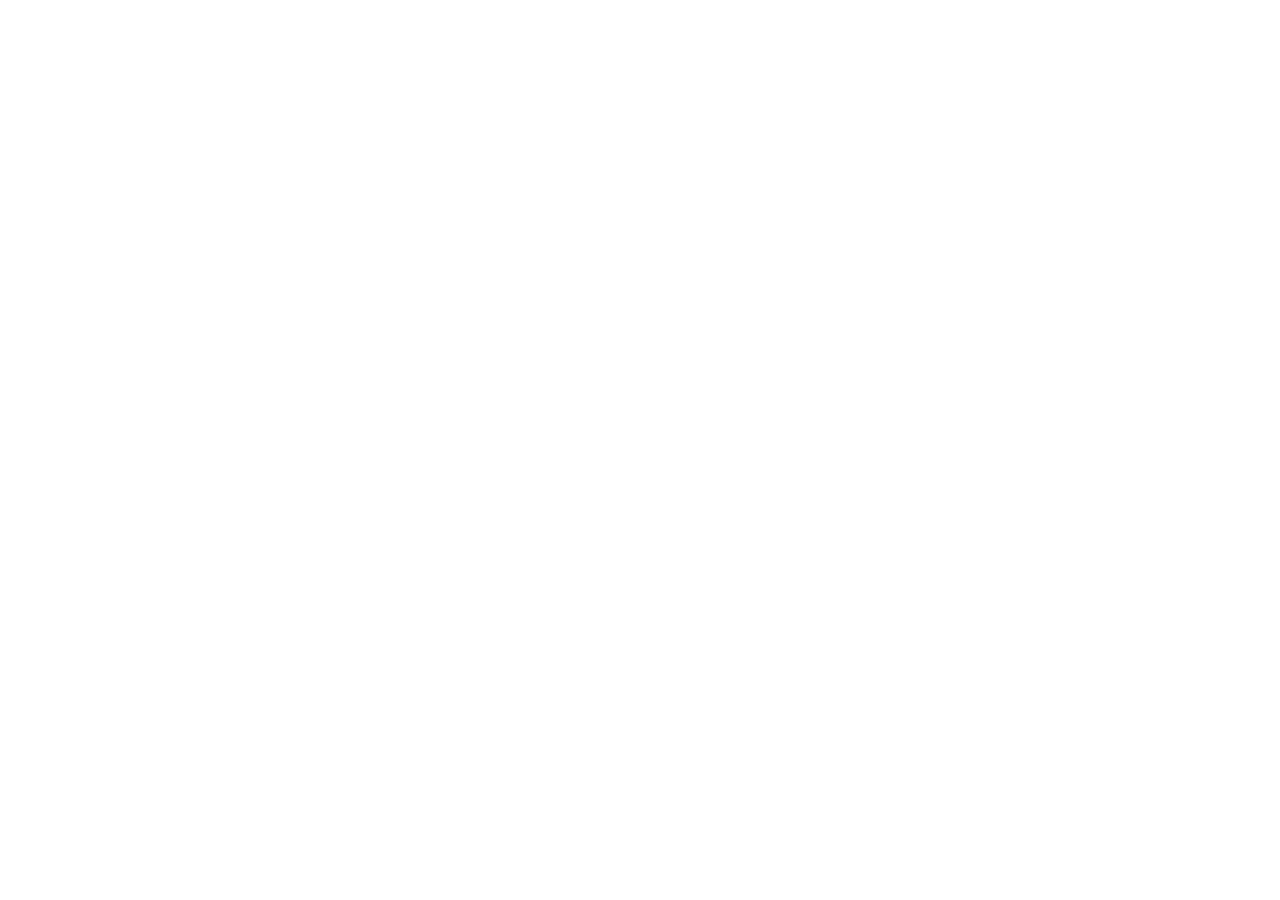
==== index.html @ b70c66fc "テンプレ" ====
<!DOCTYPE html>
<html lang="ja">

<head>
    <meta charset="UTF-8">
    <meta name="viewport" content="width=device-width, initial-scale=1.0">
    <title>Document</title>
    <link rel="stylesheet" href="https://cdnjs.cloudflare.com/ajax/libs/font-awesome/6.4.0/css/all.min.css">
    <link rel="stylesheet" href="./asset/style.css">
</head>

<body>

    <div id="main">

    </div>
    <script src="./asset/main.js"></script>
</body>

</html>
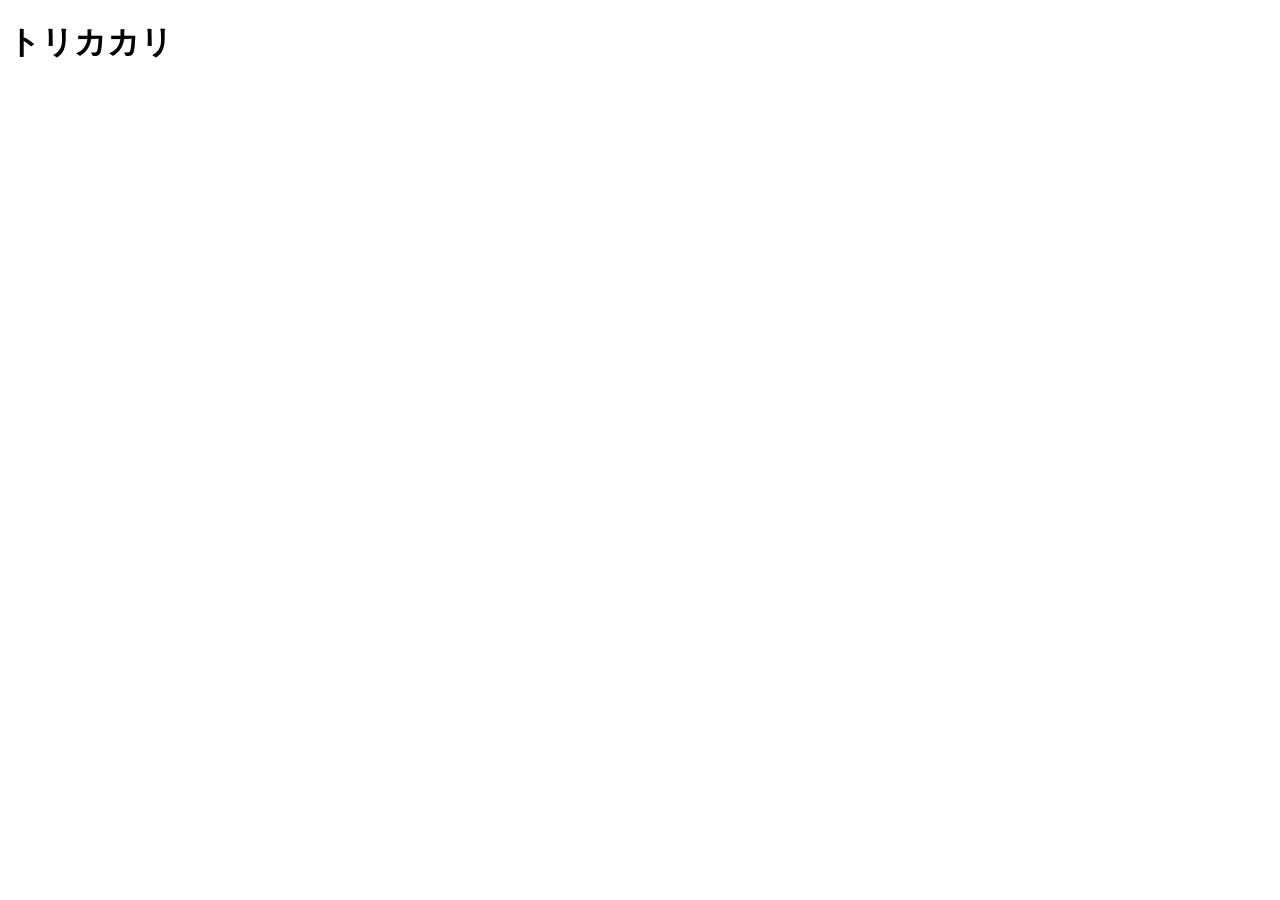
==== commit 5de7703d: "title" ====
--- a/index.html
+++ b/index.html
@@ -4,13 +4,15 @@
 <head>
     <meta charset="UTF-8">
     <meta name="viewport" content="width=device-width, initial-scale=1.0">
-    <title>Document</title>
+    <title>トリカカリ</title>
+
     <link rel="stylesheet" href="https://cdnjs.cloudflare.com/ajax/libs/font-awesome/6.4.0/css/all.min.css">
     <link rel="stylesheet" href="./asset/style.css">
 </head>
 
+
 <body>
-
+    <h1>トリカカリ</h1>
     <div id="main">
 
     </div>
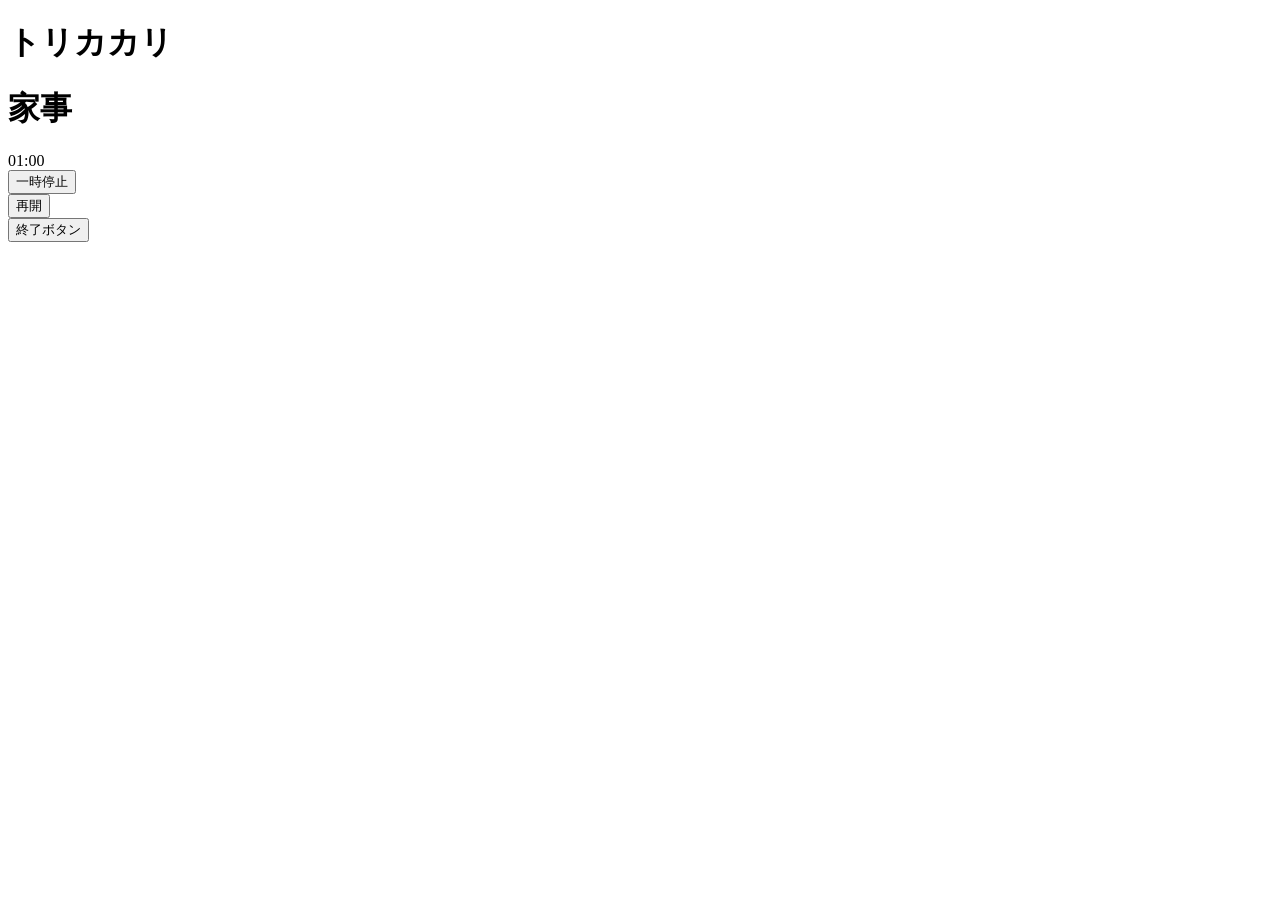
==== commit 2253f0ac: "timer" ====
--- a/index.html
+++ b/index.html
@@ -6,17 +6,81 @@
     <meta name="viewport" content="width=device-width, initial-scale=1.0">
     <title>トリカカリ</title>
 
-    <link rel="stylesheet" href="https://cdnjs.cloudflare.com/ajax/libs/font-awesome/6.4.0/css/all.min.css">
+    <l ink rel="stylesheet" href="https://cdnjs.cloudflare.com/ajax/libs/font-awesome/6.4.0/css/all.min.css">
     <link rel="stylesheet" href="./asset/style.css">
 </head>
 
 
 <body>
+    <header>
     <h1>トリカカリ</h1>
-    <div id="main">
+    </header>
+    <h1>家事</h1>
 
+ 
+    <!-- タイマー表示（初期値1分） -->
+    <div id="timer" class="timer-display">01:00</div>
+
+    <!-- 再開ボタンを追加したボタン構造 -->
+    <div class="button-row">
+        <div class="button-area">
+            <button onclick="pauseTimer()">一時停止</button>
+        </div>
+
+        <div class="button-area">
+            <button onclick="startTimer()">再開</button>
+        </div>
+
+        <div class="button-area">
+            <button onclick="stopTimer()">終了ボタン</button>
+        </div>
     </div>
-    <script src="./asset/main.js"></script>
+
+    <script>
+        let timeLeft = 60; // 1分（60秒）
+        let timerId = null;
+        const timerElement = document.getElementById('timer');
+
+        // 表示の更新
+        function updateDisplay() {
+            const minutes = String(Math.floor(timeLeft / 60)).padStart(2, '0');
+            const seconds = String(timeLeft % 60).padStart(2, '0');
+            timerElement.textContent = `${minutes}:${seconds}`;
+        }
+
+        // タイマーの開始・再開
+        function startTimer() {
+            if (timerId !== null || timeLeft <= 0) return; // 既に動いているか、0秒のときは何もしない
+            timerId = setInterval(() => {
+                if (timeLeft > 0) {
+                    timeLeft--;
+                    updateDisplay();
+                } else {
+                    pauseTimer();
+                    alert('時間です！');
+                }
+            }, 1000);
+        }
+
+        // 一時停止
+        function pauseTimer() {
+            clearInterval(timerId);
+            timerId = null;
+        }
+
+        // 終了ボタン（タイマーを止めて1分に戻す）
+        function stopTimer() {
+            pauseTimer();
+            timeLeft = 60;
+            updateDisplay();
+        }
+
+        // ページ読み込み完了と同時にスタート
+        window.onload = function() {
+            updateDisplay();
+            startTimer();
+        };
+    </script>
 </body>
 
 </html>
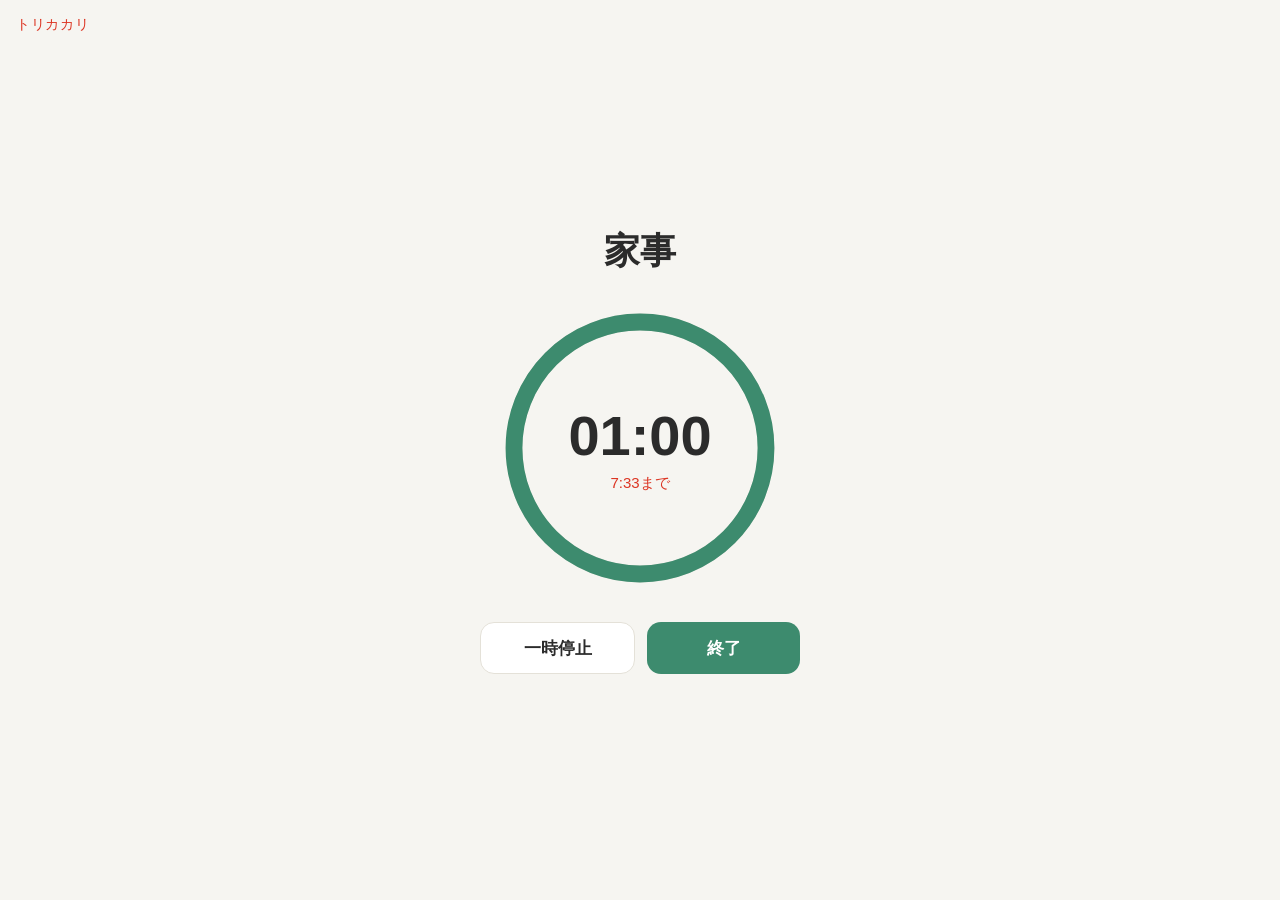
==== commit 285e6b3a: "css_noteficationpage" ====
--- a/index.html
+++ b/index.html
@@ -3,84 +3,38 @@
 
 <head>
     <meta charset="UTF-8">
-    <meta name="viewport" content="width=device-width, initial-scale=1.0">
+    <meta name="viewport" content="width=device-width, initial-scale=1.0, viewport-fit=cover">
     <title>トリカカリ</title>
 
-    <l ink rel="stylesheet" href="https://cdnjs.cloudflare.com/ajax/libs/font-awesome/6.4.0/css/all.min.css">
     <link rel="stylesheet" href="./asset/style.css">
+    <script src="./asset/main.js" defer></script>
 </head>
 
+<body>
+    <header class="app-header">トリカカリ</header>
 
-<body>
-    <header>
-    <h1>トリカカリ</h1>
-    </header>
-    <h1>家事</h1>
+    <main class="running">
+        <!-- タスク名 -->
+        <h1 class="task-title" id="taskTitle">家事</h1>
 
- 
-    <!-- タイマー表示（初期値1分） -->
-    <div id="timer" class="timer-display">01:00</div>
-
-    <!-- 再開ボタンを追加したボタン構造 -->
-    <div class="button-row">
-        <div class="button-area">
-            <button onclick="pauseTimer()">一時停止</button>
+        <!-- タイマー（円グラフ＋残り時間） -->
+        <div class="ring" id="ring" role="timer">
+            <svg viewBox="0 0 200 200" aria-hidden="true">
+                <circle class="ring-track" cx="100" cy="100" r="90" />
+                <circle class="ring-bar" id="ringBar" cx="100" cy="100" r="90" />
+            </svg>
+            <div class="ring-center">
+                <div class="remaining" id="timer">01:00</div>
+                <div class="end-time" id="endTime"></div>
+            </div>
         </div>
 
-        <div class="button-area">
-            <button onclick="startTimer()">再開</button>
+        <!-- 一時停止／再開は1つのボタンで切り替え -->
+        <div class="actions">
+            <button type="button" class="btn btn-pause" id="pauseBtn">一時停止</button>
+            <button type="button" class="btn btn-end" id="endBtn">終了</button>
         </div>
-
-        <div class="button-area">
-            <button onclick="stopTimer()">終了ボタン</button>
-        </div>
-    </div>
-
-    <script>
-        let timeLeft = 60; // 1分（60秒）
-        let timerId = null;
-        const timerElement = document.getElementById('timer');
-
-        // 表示の更新
-        function updateDisplay() {
-            const minutes = String(Math.floor(timeLeft / 60)).padStart(2, '0');
-            const seconds = String(timeLeft % 60).padStart(2, '0');
-            timerElement.textContent = `${minutes}:${seconds}`;
-        }
-
-        // タイマーの開始・再開
-        function startTimer() {
-            if (timerId !== null || timeLeft <= 0) return; // 既に動いているか、0秒のときは何もしない
-            timerId = setInterval(() => {
-                if (timeLeft > 0) {
-                    timeLeft--;
-                    updateDisplay();
-                } else {
-                    pauseTimer();
-                    alert('時間です！');
-                }
-            }, 1000);
-        }
-
-        // 一時停止
-        function pauseTimer() {
-            clearInterval(timerId);
-            timerId = null;
-        }
-
-        // 終了ボタン（タイマーを止めて1分に戻す）
-        function stopTimer() {
-            pauseTimer();
-            timeLeft = 60;
-            updateDisplay();
-        }
-
-        // ページ読み込み完了と同時にスタート
-        window.onload = function() {
-            updateDisplay();
-            startTimer();
-        };
-    </script>
+    </main>
 </body>
 
 </html>
--- a/asset/style.css
+++ b/asset/style.css
@@ -0,0 +1,159 @@
+/* 色の設定（ダークモード対応） */
+:root {
+    --bg: #f6f5f1;
+    --text: #2b2b2b;
+    --sub: #dc3523;
+    --track: #e4e1d8;
+    --accent: #3d8b6e;
+    --btn-bg: #ffffff;
+}
+
+@media (prefers-color-scheme: dark) {
+    :root {
+        --bg: #1c1d1f;
+        --text: #ecebe7;
+        --sub: #9a978f;
+        --track: #34363a;
+        --accent: #6cc3a0;
+        --btn-bg: #26282b;
+    }
+}
+
+* {
+    box-sizing: border-box;
+    margin: 0;
+}
+
+body {
+    min-height: 100dvh;
+    background: var(--bg);
+    color: var(--text);
+    font-family: -apple-system, BlinkMacSystemFont, "Hiragino Sans", "Noto Sans JP", sans-serif;
+    display: flex;
+    flex-direction: column;
+    padding: env(safe-area-inset-top) 16px env(safe-area-inset-bottom);
+}
+
+/* サービス名 */
+.app-header {
+    padding: 16px 0;
+    font-size: 14px;
+    color: var(--sub);
+    letter-spacing: .05em;
+}
+
+/* 画面中央のまとまり */
+.running {
+    flex: 1;
+    display: flex;
+    flex-direction: column;
+    align-items: center;
+    justify-content: center;
+    gap: 32px;
+    padding-bottom: 48px;
+    text-align: center;
+}
+
+/* タスク名 */
+.task-title {
+    font-size: clamp(26px, 8vw, 36px);
+    font-weight: 700;
+    line-height: 1.3;
+    word-break: break-word;
+}
+
+/* 円グラフ */
+.ring {
+    position: relative;
+    width: min(72vw, 280px);
+    aspect-ratio: 1;
+}
+
+.ring svg {
+    width: 100%;
+    height: 100%;
+    transform: rotate(-90deg); /* 12時の位置から減らす */
+}
+
+.ring-track {
+    fill: none;
+    stroke: var(--track);
+    stroke-width: 12;
+}
+
+.ring-bar {
+    fill: none;
+    stroke: var(--accent);
+    stroke-width: 12;
+    stroke-linecap: round;
+    transition: stroke-dashoffset 1s linear, stroke .3s;
+}
+
+.ring.is-paused .ring-bar {
+    stroke: var(--sub);
+}
+
+.ring-center {
+    position: absolute;
+    inset: 0;
+    display: flex;
+    flex-direction: column;
+    align-items: center;
+    justify-content: center;
+    gap: 6px;
+}
+
+.remaining {
+    font-size: clamp(40px, 13vw, 56px);
+    font-weight: 600;
+    font-variant-numeric: tabular-nums;
+}
+
+.ring.is-paused .remaining {
+    color: var(--sub);
+}
+
+.end-time {
+    font-size: 15px;
+    color: var(--sub);
+}
+
+/* ボタン */
+.actions {
+    display: flex;
+    gap: 12px;
+    width: 100%;
+    max-width: 320px;
+}
+
+.btn {
+    flex: 1;
+    min-height: 52px;
+    border-radius: 14px;
+    font-size: 17px;
+    font-weight: 600;
+    font-family: inherit;
+    cursor: pointer;
+    -webkit-tap-highlight-color: transparent;
+}
+
+.btn:active {
+    transform: scale(.97);
+}
+
+.btn:disabled {
+    opacity: .4;
+    cursor: default;
+}
+
+.btn-pause {
+    background: var(--btn-bg);
+    color: var(--text);
+    border: 1px solid var(--track);
+}
+
+.btn-end {
+    background: var(--accent);
+    color: #fff;
+    border: none;
+}
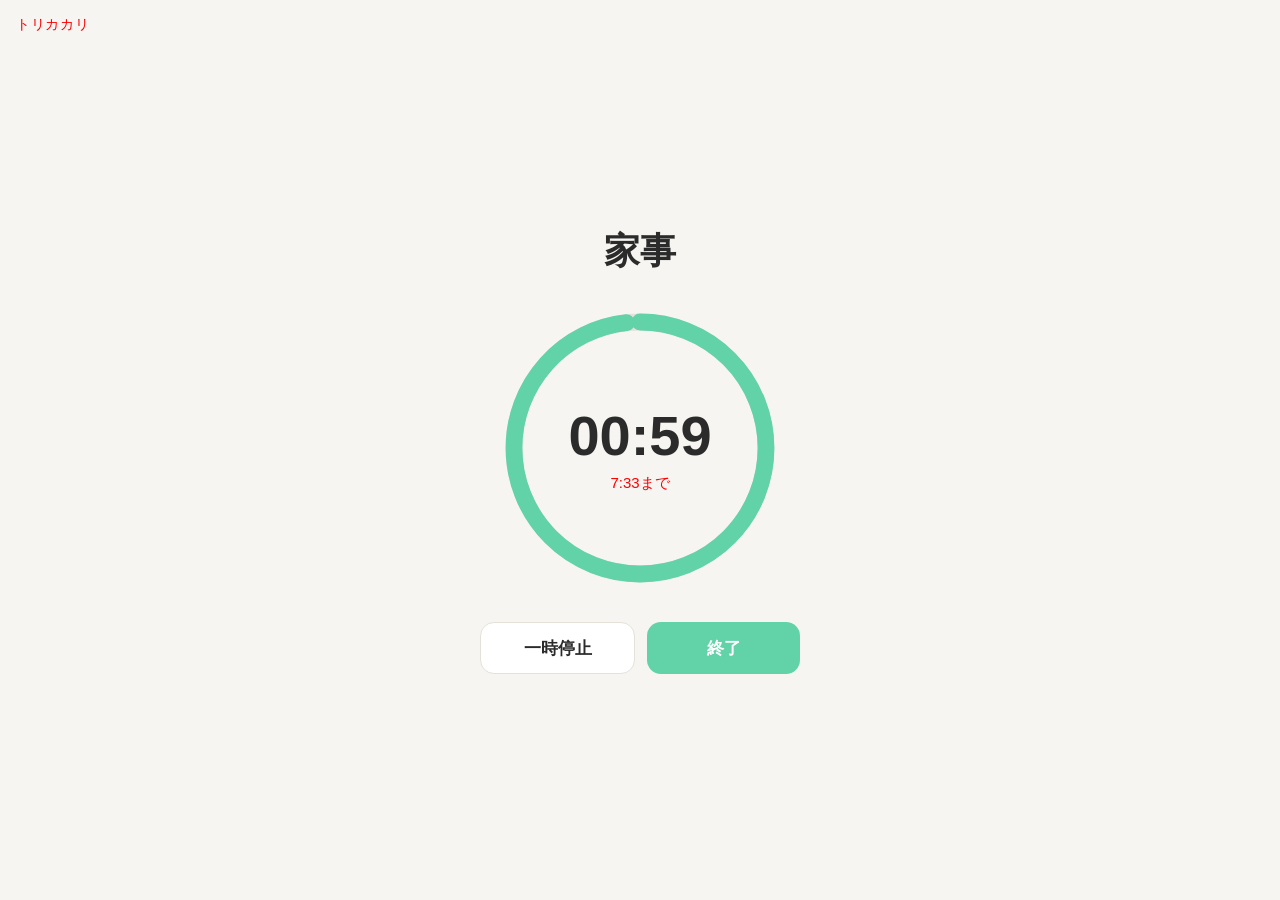
==== commit 0b8c3501: "update finishButton, but deadend" ====
--- a/index.html
+++ b/index.html
@@ -35,6 +35,15 @@
             <button type="button" class="btn btn-end" id="endBtn">終了</button>
         </div>
     </main>
+
+    <!-- 終了の確認ポップアップ -->
+    <dialog class="confirm" id="confirmDialog">
+        <p class="confirm-text">本当に終わりましたか？</p>
+        <div class="confirm-actions">
+            <button type="button" class="btn btn-pause" id="cancelEndBtn">まだ</button>
+            <button type="button" class="btn btn-end" id="confirmEndBtn">終わった</button>
+        </div>
+    </dialog>
 </body>
 
 </html>
--- a/asset/style.css
+++ b/asset/style.css
@@ -2,9 +2,9 @@
 :root {
     --bg: #f6f5f1;
     --text: #2b2b2b;
-    --sub: #dc3523;
+    --sub: #ff0000;
     --track: #e4e1d8;
-    --accent: #3d8b6e;
+    --accent: #62d3a9;
     --btn-bg: #ffffff;
 }
 
@@ -14,7 +14,7 @@
         --text: #ecebe7;
         --sub: #9a978f;
         --track: #34363a;
-        --accent: #6cc3a0;
+        --accent: #ca81eb;
         --btn-bg: #26282b;
     }
 }
@@ -86,7 +86,7 @@
     stroke: var(--accent);
     stroke-width: 12;
     stroke-linecap: round;
-    transition: stroke-dashoffset 1s linear, stroke .3s;
+    transition: stroke .3s; /* 動きはJSで毎フレーム計算するので、色の変化だけ */
 }
 
 .ring.is-paused .ring-bar {
@@ -156,4 +156,37 @@
     background: var(--accent);
     color: #fff;
     border: none;
+}
+
+/* 完了後の表示 */
+.ring.is-done .remaining {
+    font-size: clamp(22px, 7vw, 30px);
+    font-weight: 700;
+}
+
+/* 終了の確認ポップアップ */
+.confirm {
+    margin: auto; /* 先頭の * { margin: 0 } で中央寄せが消えるので戻す */
+    width: min(320px, calc(100% - 32px));
+    padding: 24px 20px 20px;
+    border: none;
+    border-radius: 18px;
+    background: var(--btn-bg);
+    color: var(--text);
+    text-align: center;
+}
+
+.confirm::backdrop {
+    background: rgba(0, 0, 0, .4);
+}
+
+.confirm-text {
+    font-size: 18px;
+    font-weight: 600;
+    margin-bottom: 20px;
+}
+
+.confirm-actions {
+    display: flex;
+    gap: 12px;
 }
